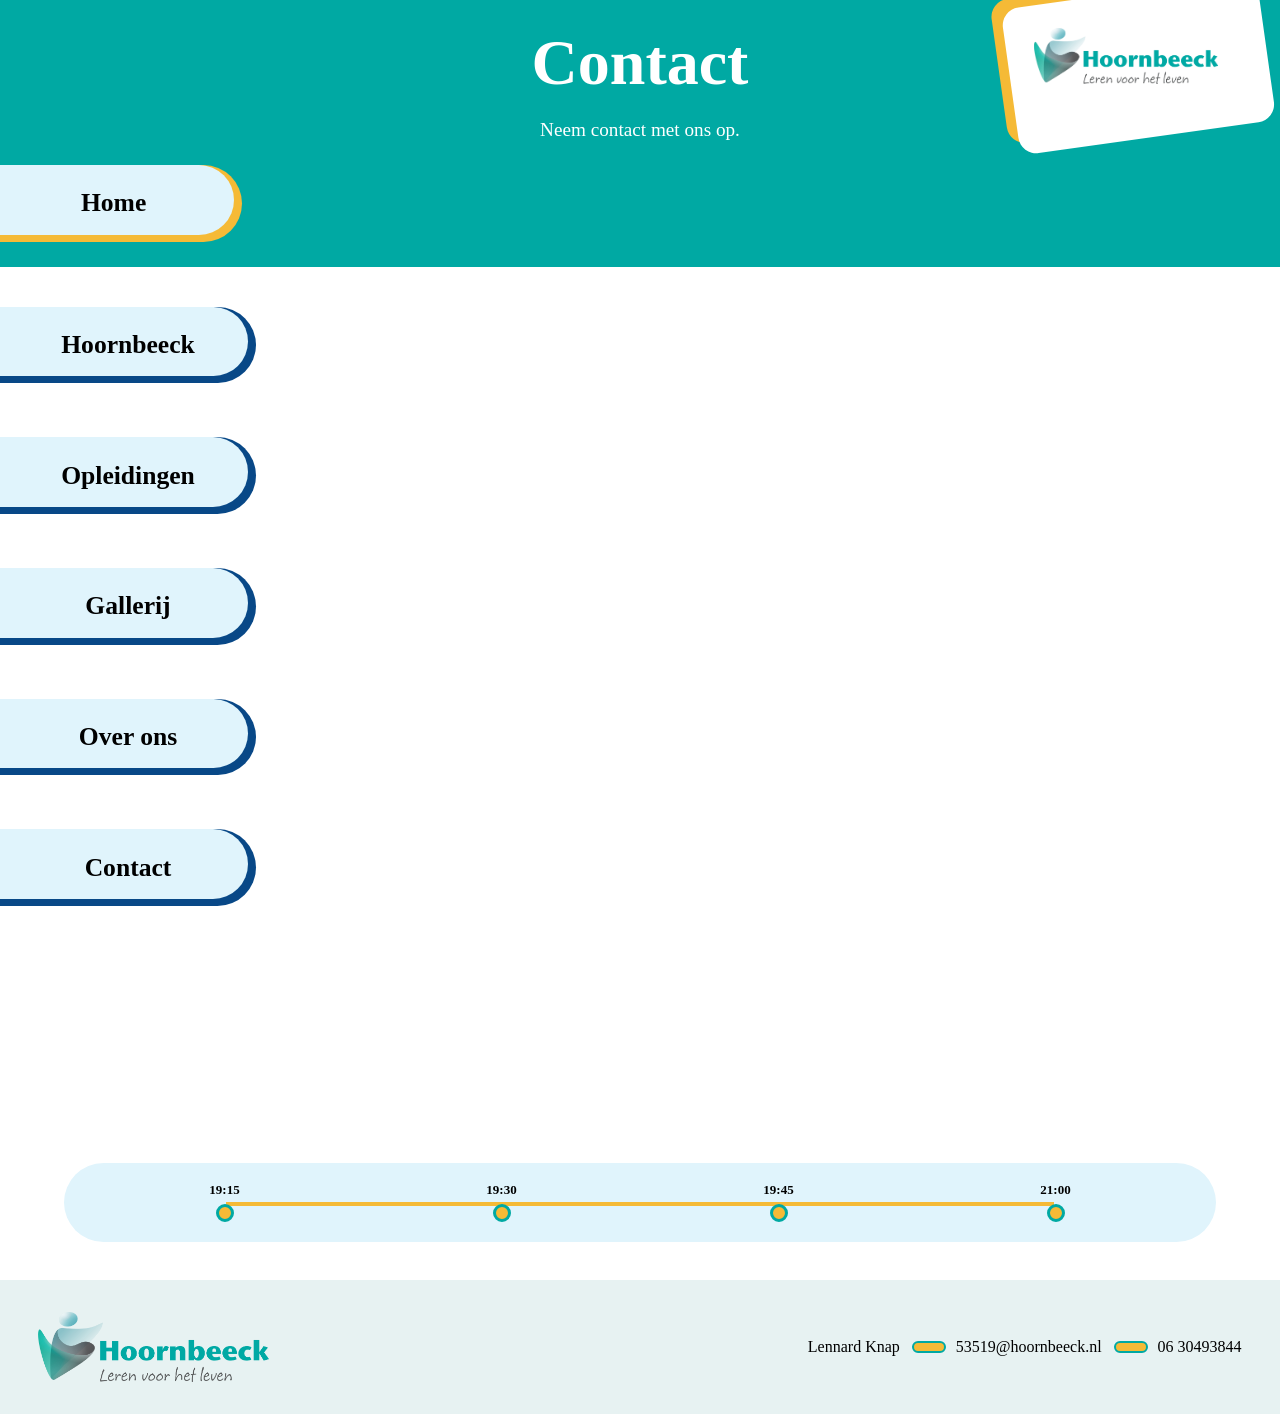
==== contact.html @ a1c47665 "eerste upload website" ====
<!DOCTYPE html>
<html lang="nl">
<head>
    <meta charset="UTF-8">
    <meta name="viewport" content="width=device-width, initial-scale=1.0">
    <title>Contact | Hoornbeeck College</title>
    <link rel="stylesheet" href="style.css">
</head>
<body>
    <header id="contact" class="hero-hoornbeeck">
        <div class="header-logo-kaart">
            <img src="img/HBC-logo.png" alt="Hoornbeeck College">
        </div>
        <div class="hero-hoornbeeck-content">
            <h1>Contact</h1>
            <p class="hero-hoornbeeck-tekst">Neem contact met ons op.</p>
            <a href="homepagina.html" class="navigatie-item home-knop"><span>Home</span></a>
        </div>
    </header>
    
    <nav class="navigatie">
        <a href="Hoornbeeck.html" class="navigatie-item"><span>Hoornbeeck</span></a>
        <a href="opleidingen.html" class="navigatie-item"><span>Opleidingen</span></a>
        <a href="gallerij.html" class="navigatie-item"><span>Gallerij</span></a>
        <a href="over ons.html" class="navigatie-item"><span>Over ons</span></a>
        <a href="contact.html" class="navigatie-item"><span>Contact</span></a>
    </nav>

    <a href="homepagina.html#agenda" class="horizontale-tijdlijn" aria-label="Bekijk de agenda op de homepage">
        <div class="horizontaal-onderdeel">
            <time datetime="19:15">19:15</time>
            <span class="horizontale-bol"></span>
        </div>
        <div class="horizontaal-onderdeel">
            <time datetime="19:30">19:30</time>
            <span class="horizontale-bol"></span>
        </div>
        <div class="horizontaal-onderdeel">
            <time datetime="19:45">19:45</time>
            <span class="horizontale-bol"></span>
        </div>
        <div class="horizontaal-onderdeel">
            <time datetime="21:00">21:00</time>
            <span class="horizontale-bol"></span>
        </div>
    </a>

    <footer class="footer">
        <div class="footer-logo">
            <img src="img/HBC-logo.png" alt="Hoornbeeck College">
        </div>
        <div class="footer-contact">
            <span>Lennard Knap</span>
            <span class="contact-item">53519@hoornbeeck.nl</span>
            <span class="contact-item">06 30493844</span>
        </div>
    </footer>
</body>
</html>
---- style.css ----
:root {
    --primary: #00a9a3;
    --secondary: #f5ba36;
    --tertiary: #084887;
    --tekst1: #fff;
    --text2: #000;
    --blokken: #e0f4fc;
    --blokken2: #df5a53;
    --blokken3: #0092f0;
}

/* Basis */
body {
    margin: 0;
    font-size: clamp(16px, 1vw, 18px);
}

h1 {
    margin: 0;
    color: white;
    font-size: clamp(40px, 5vw, 86px);
}

.tekst-lichtblauw {
    color: var(--blokken);
}

.accent {
    font-weight: bold;
}

/* Headers */
.hero {
    position: relative;
    background-color: var(--primary);
    padding: clamp(28px, 3vw, 56px);
    margin: 0;
    text-align: center;
}

.hero-tekst {
    color: white;
    font-size: clamp(18px, 1.5vw, 26px);
}

.hero-hoornbeeck {
    position: relative;
    background-color: var(--primary);
    padding: clamp(20px, 2vw, 36px);
    margin: 0;
    text-align: center;
}

.hero-hoornbeeck-tekst {
    color: white;
    font-size: clamp(18px, 1.5vw, 26px);
}

.header-logo-kaart {
    position: absolute;
    top: clamp(-25px, -1.3vw, -12px);
    right: clamp(20px, 2vw, 40px);
    z-index: 1;
    width: clamp(220px, 20vw, 340px);
    height: auto;
    aspect-ratio: 30 / 17;
    padding: clamp(12px, 1vw, 16px);
    box-sizing: border-box;
    isolation: isolate;
    background-color: var(--secondary);
    border-radius: 18px;
    transform: rotate(-8deg);
}

.header-logo-kaart::before {
    content: "";
    position: absolute;
    top: 10px;
    right: -12px;
    bottom: -12px;
    left: 10px;
    z-index: -1;
    background-color: var(--tekst1);
    border-radius: 18px;
}

.header-logo-kaart img {
    display: block;
    position: relative;
    z-index: 1;
    width: 80%;
    height: 80%;
    margin: auto;
    object-fit: contain;
    transform: translateY(12px) rotate(8deg);
}

.hero .home-knop {
    margin: 24px auto 0 clamp(-56px, -3vw, -28px);
}

.hero-hoornbeeck .home-knop {
    margin: 24px auto 0 -40px;
}

/* Pagina-indeling en navigatie */
.pagina-indeling {
    display: grid;
    grid-template-columns: clamp(300px, 20vw, 420px) minmax(0, 1fr);
    column-gap: clamp(32px, 2.5vw, 48px);
    align-items: start;
    padding-right: 40px;
    box-sizing: border-box;
}

.pagina-inhoud {
    min-width: 0;
    margin-top: clamp(24px, 3vw, 40px);
}

.voorpagina-grid {
    display: grid;
    grid-template-columns: repeat(2, minmax(0, 1fr));
    grid-template-areas:
        "welkom afbeelding-boven"
        "agenda afbeelding-onder";
    gap: clamp(20px, 2vw, 32px);
    align-items: stretch;
}

.navigatie {
    display: flex;
    flex-direction: column;
    align-items: flex-start;
    justify-content: space-between;
    gap: 0;
    min-height: clamp(500px, 47vw, 700px);
    margin-top: clamp(24px, 3vw, 40px);
    box-sizing: border-box;
    padding: 1px 0;
}

.navigatie-item {
    position: relative;
    display: flex;
    align-items: center;
    justify-content: center;
    background-color: var(--tertiary);
    color: black;
    font-weight: bold;
    font-size: clamp(23px, 2vw, 36px);
    padding: 0 clamp(16px, 1.5vw, 28px);
    width: clamp(230px, 20vw, 340px);
    height: clamp(68px, 6vw, 100px);
    max-width: 100%;
    box-sizing: border-box;
    text-decoration: none;
    overflow: hidden;
    border-radius: 0 999px 999px 0;
    cursor: pointer;
    transition: transform 0.2s ease, box-shadow 0.2s ease;
}

.navigatie-item:hover {
    transform: translateX(6px) scale(1.03);
    box-shadow: 0 5px 10px rgba(8, 72, 135, 0.25);
}

.navigatie-item::before {
    content: "";
    position: absolute;
    right: 8px;
    top: 0;
    bottom: 7px;
    left: 0;
    background-color: var(--blokken);
    border-radius: 0 999px 999px 0;
}

.navigatie-item span {
    position: relative;
    z-index: 1;
}

.home-knop {
    background-color: var(--secondary);
}

.welkom-tekst {
    grid-area: welkom;
    margin: 0;
    padding: clamp(20px, 2vw, 40px);
    box-sizing: border-box;
    background-color: var(--blokken);
    border-radius: 20px;
    line-height: 1.5;
}

.welkom-tekst h2 {
    margin-top: 0;
}

/* Agenda en tijdlijnen */
.agenda {
    grid-area: agenda;
    margin: 0;
    width: 100%;
    padding: clamp(24px, 2vw, 36px) clamp(14px, 1.5vw, 26px) clamp(60px, 6vw, 100px);
    box-sizing: border-box;
    background-color: var(--blokken);
    border-radius: 20px;
}


.welkom-tekst,
.agenda,
.locaties,
.hoornbeeck-sectoren {
    box-shadow: 8px 8px 0 var(--blokken3);
}

.agenda h3 {
    margin: 0 0 20px;
    text-align: center;
    font-size: clamp(23px, 1.5vw, 30px);
}

.tijdlijn {
    position: relative;
}

.tijdlijn::before {
    content: "";
    position: absolute;
    top: 9px;
    bottom: 50px;
    left: clamp(60px, 4.1vw, 71.5px);
    width: 4px;
    background-color: var(--secondary);
}

.tijdlijn-onderdeel {
    position: relative;
    display: grid;
    grid-template-columns: clamp(48px, 3.5vw, 60px) clamp(20px, 2vw, 28px) 1fr;
    grid-template-areas: "tijd bol tekst";
    column-gap: 4px;
    align-items: start;
    min-height: clamp(60px, 4vw, 76px);
}

.tijdlijn-onderdeel time {
    grid-area: tijd;
    padding-top: 9px;
    font-weight: bold;
    font-size: clamp(14px, 1vw, 17px);
    text-align: left;
}

.tijdlijn-onderdeel::before {
    grid-area: bol;
    content: "";
    z-index: 1;
    width: 14px;
    height: 14px;
    margin-top: 6px;
    border: 3px solid var(--primary);
    border-radius: 50%;
    background-color: var(--secondary);
}

.omschrijving {
    grid-area: tekst;
    padding-top: 9px;
    font-size: clamp(14px, 1vw, 17px);
    line-height: 1.25;
}

/* Afbeeldingen en zoomvenster */
.afbeelding-boven {
    grid-area: afbeelding-boven;
}

.afbeelding-onder {
    grid-area: afbeelding-onder;
}

.afbeelding-knop {
    display: block;
    width: 100%;
    height: auto;
    aspect-ratio: 38 / 17;
    padding: 0 8px 8px 0;
    box-sizing: border-box;
    overflow: hidden;
    border-radius: 20px;
    background-color: var(--blokken2);
    cursor: pointer;
    border: 0;
    transition: transform 0.2s ease, box-shadow 0.2s ease;
}

.afbeelding-knop:hover,
.afbeelding-knop:focus-visible {
    transform: translateX(6px) scale(1.03);
    box-shadow: 0 5px 10px rgba(8, 72, 135, 0.25);
}

.afbeelding-knop img {
    display: block;
    width: 100%;
    height: 100%;
    object-fit: cover;
    border-radius: 16px;
}

.zoomvenster {
    position: fixed;
    inset: 0;
    z-index: 20;
    display: none;
    place-items: center;
    padding: clamp(20px, 3vw, 40px);
    background-color: rgba(0, 0, 0, 0.75);
}

.zoomvenster.is-open {
    display: grid;
}

.zoom-afbeelding {
    max-width: 90vw;
    max-height: 85vh;
    object-fit: contain;
}

.zoom-sluiten {
    position: absolute;
    top: 20px;
    right: 30px;
    border: 0;
    background: transparent;
    color: var(--tekst1);
    font-size: clamp(34px, 3vw, 48px);
    cursor: pointer;
}

/* Horizontale tijdlijn */
.horizontale-tijdlijn {
    position: relative;
    display: grid;
    grid-template-columns: repeat(4, 1fr);
    gap: 8px;
    width: min(1100px, calc(100% - 40px));
    margin: clamp(240px, 20vw, 360px) auto 0;
    padding: clamp(12px, 1.5vw, 20px) clamp(16px, 2vw, 28px);
    border-radius: 999px;
    background-color: var(--blokken);
    color: inherit;
    text-decoration: none;
    cursor: pointer;
}

.horizontale-tijdlijn:focus-visible {
    outline: 3px solid var(--tertiary);
    outline-offset: 4px;
}

.horizontale-tijdlijn::before {
    content: "";
    position: absolute;
    top: clamp(39px, 3vw, 48px);
    right: 14%;
    left: 14%;
    height: 4px;
    background-color: var(--secondary);
}

.horizontaal-onderdeel {
    position: relative;
    z-index: 1;
    display: flex;
    flex-direction: column;
    align-items: center;
    gap: 6px;
}

.horizontaal-onderdeel time {
    font-weight: bold;
    font-size: clamp(13px, 0.9vw, 16px);
}

.horizontale-bol {
    width: 12px;
    height: 12px;
    border: 3px solid var(--primary);
    border-radius: 50%;
    background-color: var(--secondary);
}

.footer {
    display: flex;
    justify-content: space-between;
    align-items: center;
    gap: clamp(24px, 2.5vw, 44px);
    margin-top: clamp(32px, 3vw, 52px);
    padding: clamp(24px, 2.5vw, 44px) clamp(24px, 3vw, 56px);
    box-sizing: border-box;
    background-color: #e3f0f0da;
}

.footer-logo,
.footer-contact {
    display: flex;
    align-items: center;
    gap: 12px;
}

.footer-logo img {
    display: block;
    width: clamp(200px, 18vw, 300px);
    height: auto;
}

.footer-contact {
    flex-wrap: wrap;
    justify-content: flex-end;
}

.contact-item {
    display: inline-flex;
    align-items: center;
    gap: 10px;
}

.contact-item::before {
    content: "";
    display: inline-block;
    width: 30px;
    height: 8px;
    border: 2px solid var(--primary);
    border-radius: 8px;
    background-color: var(--secondary);
}

/* Responsive */
@media (max-width: 1100px) {
    .pagina-indeling {
        grid-template-columns: minmax(0, 1fr);
        padding-right: 0;
    }

    .navigatie {
        min-height: auto;
        justify-content: flex-start;
        gap: 12px;
    }

}

@media (max-width: 700px) {
    .hero {
        padding: 28px 20px;
    }

    .hero .home-knop {
        margin-left: -20px;
    }

    .header-logo-kaart {
        position: relative;
        top: auto;
        right: auto;
        width: clamp(150px, 40vw, 220px);
        margin: 0 auto 16px;
    }

    h1 {
        font-size: clamp(34px, 9vw, 52px);
    }

    .navigatie-item {
        font-size: clamp(20px, 6vw, 26px);
    }

    .voorpagina-grid {
        grid-template-columns: minmax(0, 1fr);
        grid-template-areas:
            "welkom"
            "afbeelding-boven"
            "agenda"
            "afbeelding-onder";
        gap: 24px;
    }

    .horizontale-tijdlijn {
        gap: 8px;
        width: calc(100% - 20px);
        margin-top: clamp(64px, 12vw, 100px);
        padding-right: 8px;
        padding-left: 8px;
    }

    .horizontale-tijdlijn::before {
        right: 14%;
        left: 14%;
    }

    .footer {
        align-items: flex-start;
        flex-direction: column;
        padding: 24px;
    }

    .footer-contact {
        justify-content: flex-start;
        flex-direction: column;
        align-items: flex-start;
    }
}

.locaties {
    margin: 0;
    padding: clamp(20px, 2vw, 32px);
    box-sizing: border-box;
    background-color: var(--blokken);
    border-radius: 20px;
}

.hoornbeeck-content-grid {
    display: grid;
    grid-template-columns: repeat(2, minmax(0, 1fr));
    grid-template-areas:
        "locaties afbeelding-boven"
        "sectoren afbeelding-onder";
    gap: clamp(20px, 2vw, 32px);
    align-items: stretch;
}

.hoornbeeck-locaties {
    grid-area: locaties;
}

.hoornbeeck-sectoren {
    grid-area: sectoren;
    margin: 0;
    padding: clamp(20px, 2vw, 32px);
    box-sizing: border-box;
    background-color: var(--blokken);
    border-radius: 20px;
}

.hoornbeeck-content-grid h2 {
    margin: 0 0 16px;
    font-size: clamp(21px, 1.5vw, 28px);
}

.hoornbeeck-content-grid ul {
    margin: 0;
    padding-left: 22px;
    line-height: 1.7;
}

.hoornbeeck-tijdlijn {
    margin-top: clamp(24px, 3vw, 40px);
}

@media (max-width: 700px) {
    .hoornbeeck-content-grid {
        grid-template-columns: minmax(0, 1fr);
        grid-template-areas:
            "locaties"
            "afbeelding-boven"
            "sectoren"
            "afbeelding-onder";
    }
}
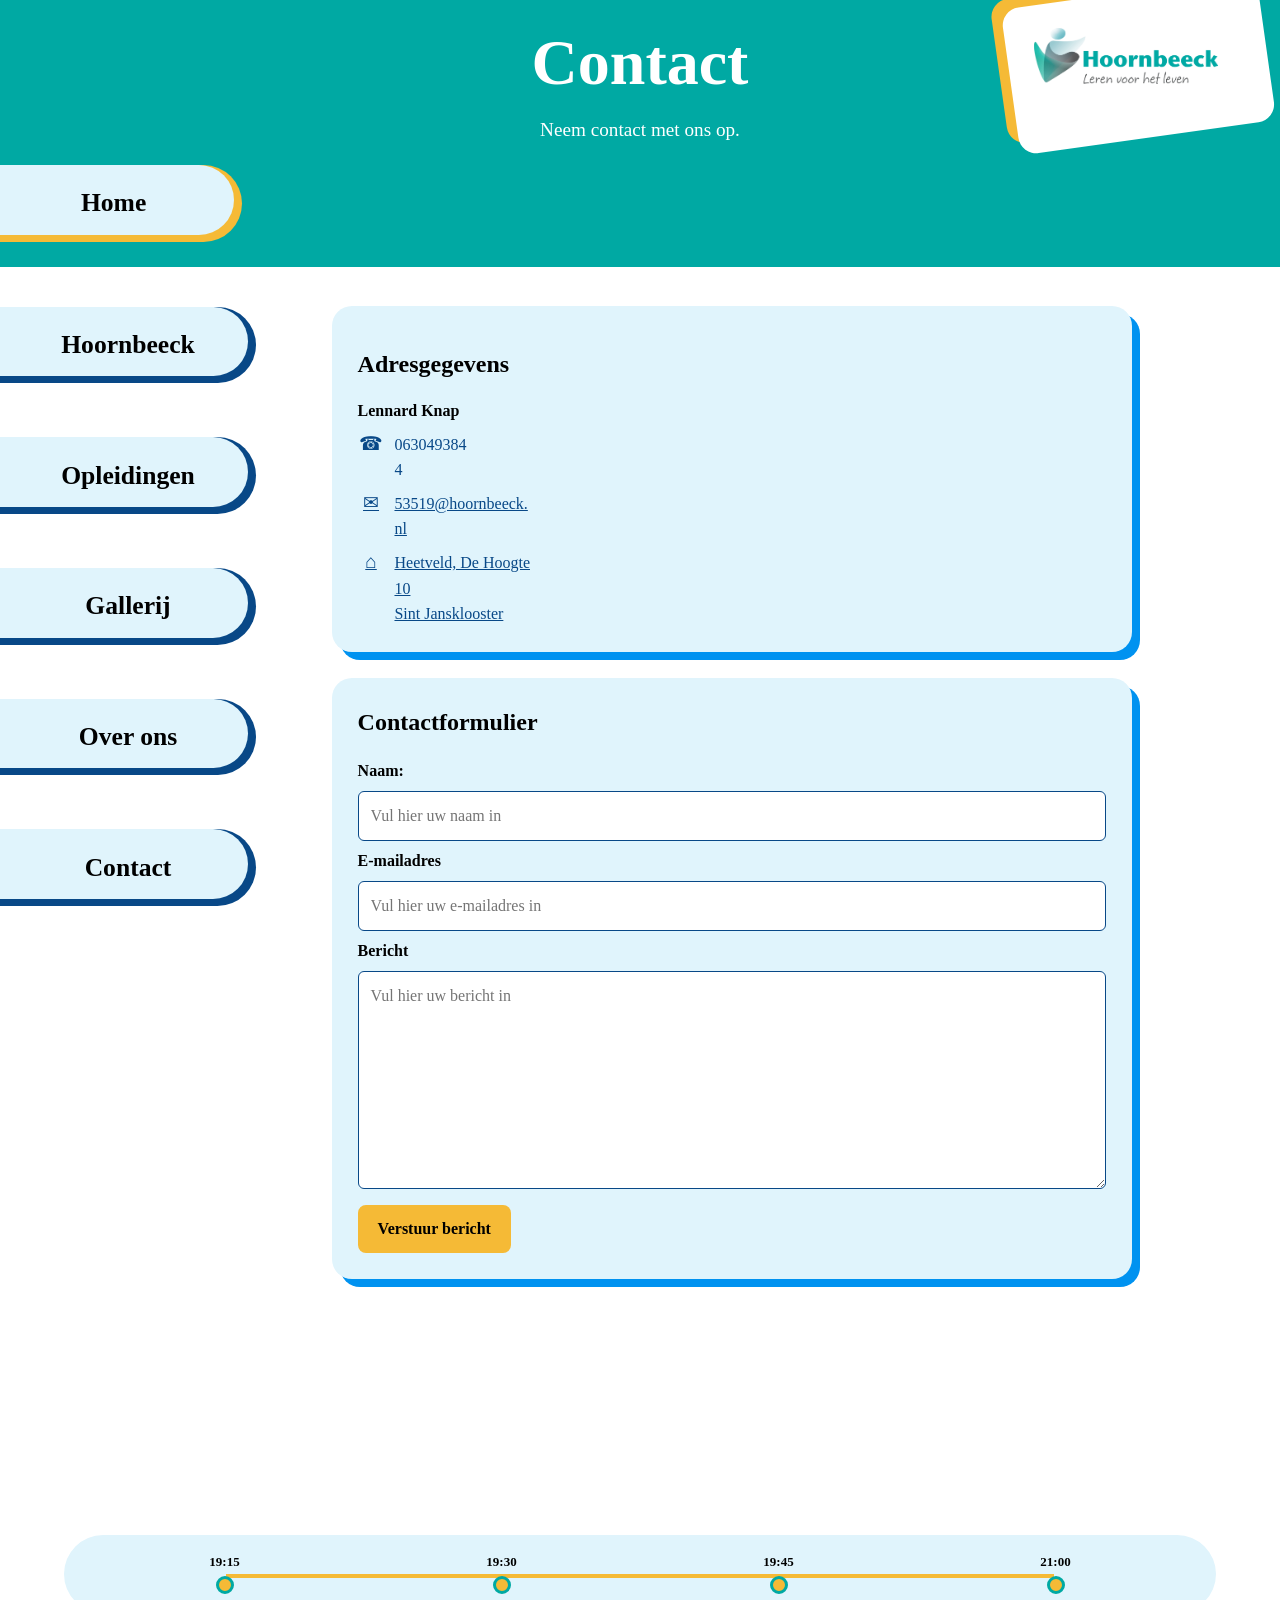
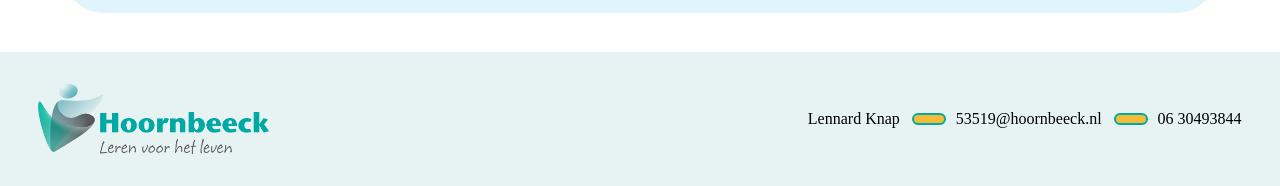
==== commit 92b3ab85: "complete site" ====
--- a/contact.html
+++ b/contact.html
@@ -14,19 +14,60 @@
         <div class="hero-hoornbeeck-content">
             <h1>Contact</h1>
             <p class="hero-hoornbeeck-tekst">Neem contact met ons op.</p>
-            <a href="homepagina.html" class="navigatie-item home-knop"><span>Home</span></a>
+            <a href="index.html" class="navigatie-item home-knop"><span>Home</span></a>
         </div>
     </header>
-    
-    <nav class="navigatie">
-        <a href="Hoornbeeck.html" class="navigatie-item"><span>Hoornbeeck</span></a>
-        <a href="opleidingen.html" class="navigatie-item"><span>Opleidingen</span></a>
-        <a href="gallerij.html" class="navigatie-item"><span>Gallerij</span></a>
-        <a href="over ons.html" class="navigatie-item"><span>Over ons</span></a>
-        <a href="contact.html" class="navigatie-item"><span>Contact</span></a>
-    </nav>
 
-    <a href="homepagina.html#agenda" class="horizontale-tijdlijn" aria-label="Bekijk de agenda op de homepage">
+    <main class="pagina-indeling contact-indeling">
+        <nav class="navigatie">
+            <a href="Hoornbeeck.html" class="navigatie-item"><span>Hoornbeeck</span></a>
+            <a href="opleidingen.html" class="navigatie-item"><span>Opleidingen</span></a>
+            <a href="gallerij.html" class="navigatie-item"><span>Gallerij</span></a>
+            <a href="over ons.html" class="navigatie-item"><span>Over ons</span></a>
+            <a href="contact.html" class="navigatie-item"><span>Contact</span></a>
+        </nav>
+
+        <div class="pagina-inhoud">
+            <div class="contact-grid">
+                <section class="locaties contactgegevens">
+                    <h2>Adresgegevens</h2>
+                    <address class="contactgegevens-adres">
+                        <strong>Lennard Knap</strong>
+                        <div class="contactgegevens-link">
+                            <span class="contactgegevens-icoon" aria-hidden="true">&#9742;</span>
+                            <span>0630493844</span>
+                        </div>
+                        <a class="contactgegevens-link" href="https://outlook.office.com/mail/deeplink/compose?to=53519%40hoornbeeck.nl" target="_blank" rel="noopener noreferrer">
+                            <span class="contactgegevens-icoon" aria-hidden="true">&#9993;</span>
+                            <span>53519@hoornbeeck.nl</span>
+                        </a>
+                        <a class="contactgegevens-link" href="https://www.google.com/maps/search/?api=1&amp;query=Heetveld%2C+De+Hoogte+10%2C+Sint+Jansklooster" target="_blank" rel="noopener noreferrer">
+                            <span class="contactgegevens-icoon" aria-hidden="true">&#8962;</span>
+                            <span>Heetveld, De Hoogte 10<br>Sint Jansklooster</span>
+                        </a>
+                    </address>
+                </section>
+                <section class="welkom-tekst contact-form">
+                    <h2>Contactformulier</h2>
+                    <form>
+                        <label for="naam">Naam:</label>
+                        <input type="text" id="naam" required placeholder="Vul hier uw naam in">
+
+                        <label for="email">E-mailadres</label>
+                        <input type="email" id="email" required placeholder="Vul hier uw e-mailadres in">
+
+                        <label for="bericht">Bericht</label>
+                        <textarea id="bericht" rows="8" required placeholder="Vul hier uw bericht in"></textarea>
+
+                        <button type="submit">Verstuur bericht</button>
+                    </form>
+                </section>
+            </div>
+        </div>
+    </main>
+
+
+    <a href="index.html#agenda" class="horizontale-tijdlijn" aria-label="Bekijk de agenda op de homepage">
         <div class="horizontaal-onderdeel">
             <time datetime="19:15">19:15</time>
             <span class="horizontale-bol"></span>
--- a/style.css
+++ b/style.css
@@ -7,6 +7,7 @@
     --blokken: #e0f4fc;
     --blokken2: #df5a53;
     --blokken3: #0092f0;
+    --accent: var(--blokken2);
 }
 
 /* Basis */
@@ -116,6 +117,64 @@
 .pagina-inhoud {
     min-width: 0;
     margin-top: clamp(24px, 3vw, 40px);
+}
+
+.contact-grid {
+    display: grid;
+    grid-template-columns: minmax(0, 1fr);
+    gap: clamp(20px, 2vw, 32px);
+    align-items: start;
+    max-width: 800px;
+}
+
+.contact-grid .contact-form {
+    grid-area: auto;
+}
+
+.over-ons-grid {
+    display: grid;
+    grid-template-columns: repeat(auto-fit, minmax(min(100%, 300px), 1fr));
+    gap: clamp(16px, 2vw, 28px);
+}
+
+.over-ons-tekstblok {
+    min-width: 0;
+    overflow: hidden;
+    border-radius: 16px;
+    background-color: var(--blokken);
+    box-shadow: 8px 8px 0 var(--blokken3);
+}
+
+.over-ons-tekstblok--secondary {
+    box-shadow: 8px 8px 0 var(--secondary);
+}
+
+.over-ons-tekstblok img {
+    display: block;
+    width: 100%;
+    aspect-ratio: 16 / 9;
+    object-fit: cover;
+}
+
+.over-ons-tekst {
+    padding: clamp(16px, 2vw, 28px);
+}
+
+.over-ons-tekst h2 {
+    margin-top: 0;
+}
+
+.over-ons-tekst p {
+    margin-bottom: 0;
+}
+
+.over-ons-website-link {
+    display: inline-block;
+    max-width: 100%;
+    margin-top: 12px;
+    overflow-wrap: anywhere;
+    color: var(--tertiary);
+    font-weight: bold;
 }
 
 .voorpagina-grid {
@@ -186,7 +245,7 @@
     background-color: var(--secondary);
 }
 
-.welkom-tekst {
+.welkom-tekst{
     grid-area: welkom;
     margin: 0;
     padding: clamp(20px, 2vw, 40px);
@@ -198,6 +257,66 @@
 
 .welkom-tekst h2 {
     margin-top: 0;
+}
+
+.contact-form form {
+    display: flex;
+    flex-direction: column;
+    gap: 8px;
+}
+
+.contact-form label {
+    font-weight: bold;
+}
+
+.contact-form input,
+.contact-form textarea {
+    width: 100%;
+    padding: 12px;
+    box-sizing: border-box;
+    border: 1px solid var(--tertiary);
+    border-radius: 6px;
+    font: inherit;
+}
+
+.contact-form textarea {
+    resize: vertical;
+}
+
+.contact-form button {
+    align-self: flex-start;
+    margin-top: 8px;
+    padding: 12px 20px;
+    border: 0;
+    border-radius: 8px;
+    background-color: var(--secondary);
+    color: var(--text2);
+    font: inherit;
+    font-weight: bold;
+    cursor: pointer;
+}
+
+.contactgegevens-adres {
+    font-style: normal;
+    line-height: 1.6;
+}
+
+.contactgegevens-link {
+    display: flex;
+    align-items: flex-start;
+    gap: 10px;
+    width: fit-content;
+    max-width: 100%;
+    margin-top: 8px;
+    overflow-wrap: anywhere;
+    color: var(--tertiary);
+}
+
+.contactgegevens-icoon {
+    flex: 0 0 1.4em;
+    font-size: 1.2em;
+    line-height: 1.2;
+    text-align: center;
 }
 
 /* Agenda en tijdlijnen */
@@ -312,6 +431,80 @@
     height: 100%;
     object-fit: cover;
     border-radius: 16px;
+}
+
+.gallerij-grid {
+    display: grid;
+    grid-template-columns: repeat(2, minmax(0, 1fr));
+    gap: clamp(12px, 1.5vw, 20px);
+    align-items: start;
+    max-width: 1100px;
+    margin: 0 auto;
+}
+
+.gallerij-video-item {
+    min-width: 0;
+}
+
+.gallerij-bijschrift {
+    margin: 10px 0 0;
+}
+
+.gallerij-video {
+    position: relative;
+    width: 100%;
+    aspect-ratio: 38 / 17;
+    overflow: hidden;
+    border-radius: 20px;
+    background-color: var(--blokken2);
+}
+
+.gallerij-foto {
+    display: block;
+    width: 100%;
+    aspect-ratio: 38 / 17;
+    margin: 0;
+    padding: 0 8px 8px 0;
+    box-sizing: border-box;
+    overflow: hidden;
+    border-radius: 20px;
+    background-color: var(--blokken2);
+    transition: box-shadow 0.2s ease;
+    border: 0;
+    cursor: zoom-in;
+    text-align: left;
+}
+
+.gallerij-foto:hover {
+    box-shadow: 0 5px 10px rgba(8, 72, 135, 0.25);
+}
+
+.gallerij-foto:focus-visible {
+    outline: 3px solid var(--tertiary);
+    outline-offset: 3px;
+}
+
+.gallerij-foto img {
+    display: block;
+    width: 100%;
+    height: 100%;
+    object-fit: cover;
+    border-radius: 16px;
+}
+
+.gallerij-video iframe {
+    position: absolute;
+    inset: 0 8px 8px 0;
+    width: calc(100% - 8px);
+    height: calc(100% - 8px);
+    border: 0;
+    border-radius: 16px;
+}
+
+@media (max-width: 700px) {
+    .gallerij-grid {
+        grid-template-columns: repeat(2, minmax(0, 1fr));
+    }
 }
 
 .zoomvenster {
@@ -450,6 +643,11 @@
         padding-right: 0;
     }
 
+    .pagina-indeling.contact-indeling {
+        grid-template-columns: clamp(230px, 26vw, 300px) minmax(0, 1fr);
+        column-gap: clamp(20px, 3vw, 36px);
+    }
+
     .navigatie {
         min-height: auto;
         justify-content: flex-start;
@@ -459,6 +657,10 @@
 }
 
 @media (max-width: 700px) {
+    .pagina-indeling.contact-indeling {
+        grid-template-columns: minmax(0, 1fr);
+    }
+
     .hero {
         padding: 28px 20px;
     }
@@ -575,3 +777,42 @@
             "afbeelding-onder";
     }
 }
+
+.opleidingen-ict {
+    display: flex;
+    flex-direction: column;
+    width: min(900px, calc(100% - 40px));
+    margin: clamp(32px, 4vw, 56px) auto;
+    padding: clamp(24px, 3vw, 48px);
+    box-sizing: border-box;
+    background-color: var(--blokken);
+    border-radius: 20px;
+    box-shadow: 8px 8px 0 var(--blokken3);
+}
+
+.opleidingen-ict ul {
+    margin: 0;
+    padding-left: 22px;
+    line-height: 1.7;
+}
+
+.opleidingen-ict li {
+    margin-bottom: 22px;
+}
+
+.opleidingen-ict li:last-child {
+    margin-bottom: 0;
+}
+
+.opleidingen-ict h2 {
+    margin: 0 0 8px;
+}
+
+.opleidingen-ict p {
+    margin: 0 0 22px;
+    line-height: 1.5;
+}
+
+.opleidingen-ict p:last-child {
+    margin-bottom: 0;
+}
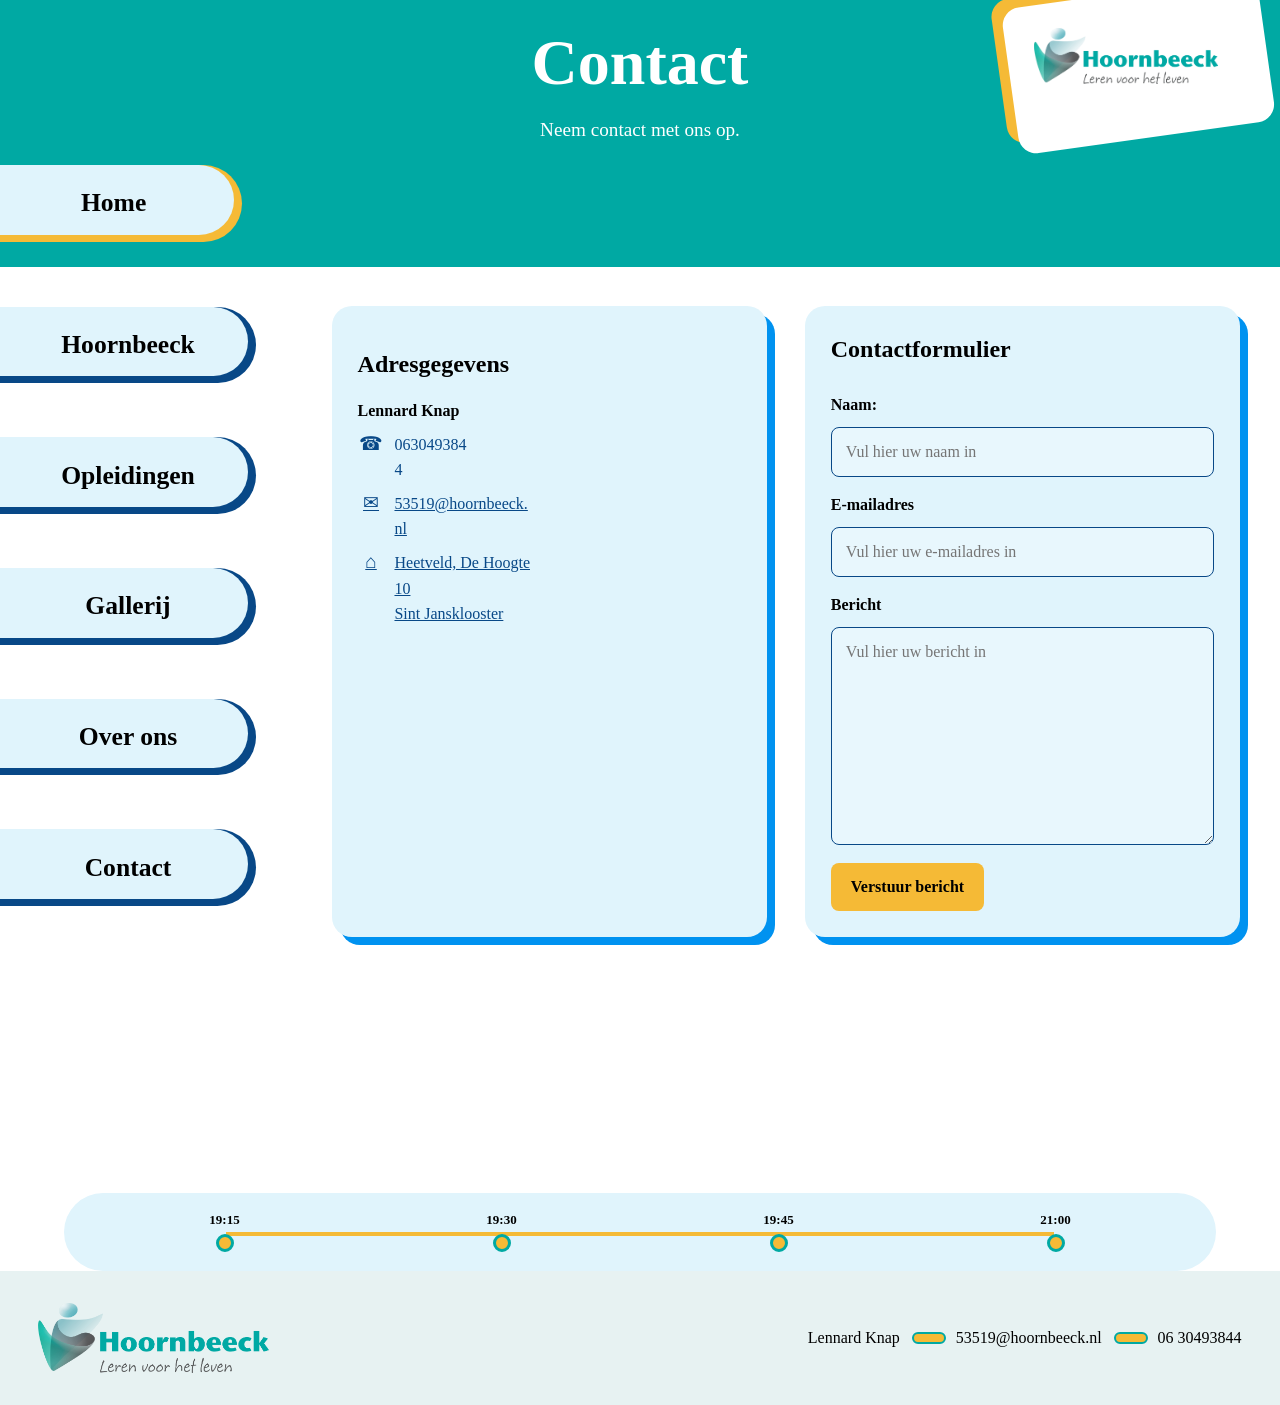
==== commit a08386d3: "uitwerking eind" ====
--- a/contact.html
+++ b/contact.html
@@ -7,6 +7,7 @@
     <link rel="stylesheet" href="style.css">
 </head>
 <body>
+    <div class="page-shell">
     <header id="contact" class="hero-hoornbeeck">
         <div class="header-logo-kaart">
             <img src="img/HBC-logo.png" alt="Hoornbeeck College">
@@ -96,5 +97,6 @@
             <span class="contact-item">06 30493844</span>
         </div>
     </footer>
+    </div>
 </body>
 </html>
--- a/style.css
+++ b/style.css
@@ -7,13 +7,26 @@
     --blokken: #e0f4fc;
     --blokken2: #df5a53;
     --blokken3: #0092f0;
-    --accent: var(--blokken2);
 }
 
 /* Basis */
+html, body {
+    min-height: 100%;
+}
+
 body {
     margin: 0;
     font-size: clamp(16px, 1vw, 18px);
+}
+
+.page-shell {
+    display: flex;
+    flex-direction: column;
+    min-height: 100vh;
+}
+
+.page-shell > main {
+    flex: 1 0 auto;
 }
 
 h1 {
@@ -24,10 +37,6 @@
 
 .tekst-lichtblauw {
     color: var(--blokken);
-}
-
-.accent {
-    font-weight: bold;
 }
 
 /* Headers */
@@ -121,14 +130,12 @@
 
 .contact-grid {
     display: grid;
-    grid-template-columns: minmax(0, 1fr);
-    gap: clamp(20px, 2vw, 32px);
-    align-items: start;
-    max-width: 800px;
-}
-
-.contact-grid .contact-form {
-    grid-area: auto;
+    grid-template-columns: repeat(auto-fit, minmax(min(100%, 300px), 1fr));
+    justify-content: center;
+    gap: clamp(26px, 3vw, 52px);
+    align-items: stretch;
+    max-width: 1100px;
+    margin: 0 auto;
 }
 
 .over-ons-grid {
@@ -259,24 +266,32 @@
     margin-top: 0;
 }
 
+.contact-form {
+    grid-area: auto;
+    padding: clamp(20px, 2vw, 32px);
+    box-sizing: border-box;
+}
+
 .contact-form form {
     display: flex;
     flex-direction: column;
-    gap: 8px;
+    gap: 10px;
 }
 
 .contact-form label {
     font-weight: bold;
+    margin-top: 6px;
 }
 
 .contact-form input,
 .contact-form textarea {
     width: 100%;
-    padding: 12px;
+    padding: 12px 14px;
     box-sizing: border-box;
     border: 1px solid var(--tertiary);
-    border-radius: 6px;
+    border-radius: 8px;
     font: inherit;
+    background: rgba(255, 255, 255, 0.25);
 }
 
 .contact-form textarea {
@@ -296,6 +311,11 @@
     cursor: pointer;
 }
 
+.contactgegevens {
+    padding: clamp(20px, 2vw, 32px);
+    box-sizing: border-box;
+}
+
 .contactgegevens-adres {
     font-style: normal;
     line-height: 1.6;
@@ -499,12 +519,6 @@
     height: calc(100% - 8px);
     border: 0;
     border-radius: 16px;
-}
-
-@media (max-width: 700px) {
-    .gallerij-grid {
-        grid-template-columns: repeat(2, minmax(0, 1fr));
-    }
 }
 
 .zoomvenster {
@@ -596,7 +610,7 @@
     justify-content: space-between;
     align-items: center;
     gap: clamp(24px, 2.5vw, 44px);
-    margin-top: clamp(32px, 3vw, 52px);
+    margin-top: auto;
     padding: clamp(24px, 2.5vw, 44px) clamp(24px, 3vw, 56px);
     box-sizing: border-box;
     background-color: #e3f0f0da;
@@ -657,6 +671,10 @@
 }
 
 @media (max-width: 700px) {
+    .contact-grid {
+        grid-template-columns: minmax(0, 1fr);
+    }
+
     .pagina-indeling.contact-indeling {
         grid-template-columns: minmax(0, 1fr);
     }
@@ -703,11 +721,6 @@
         padding-left: 8px;
     }
 
-    .horizontale-tijdlijn::before {
-        right: 14%;
-        left: 14%;
-    }
-
     .footer {
         align-items: flex-start;
         flex-direction: column;
